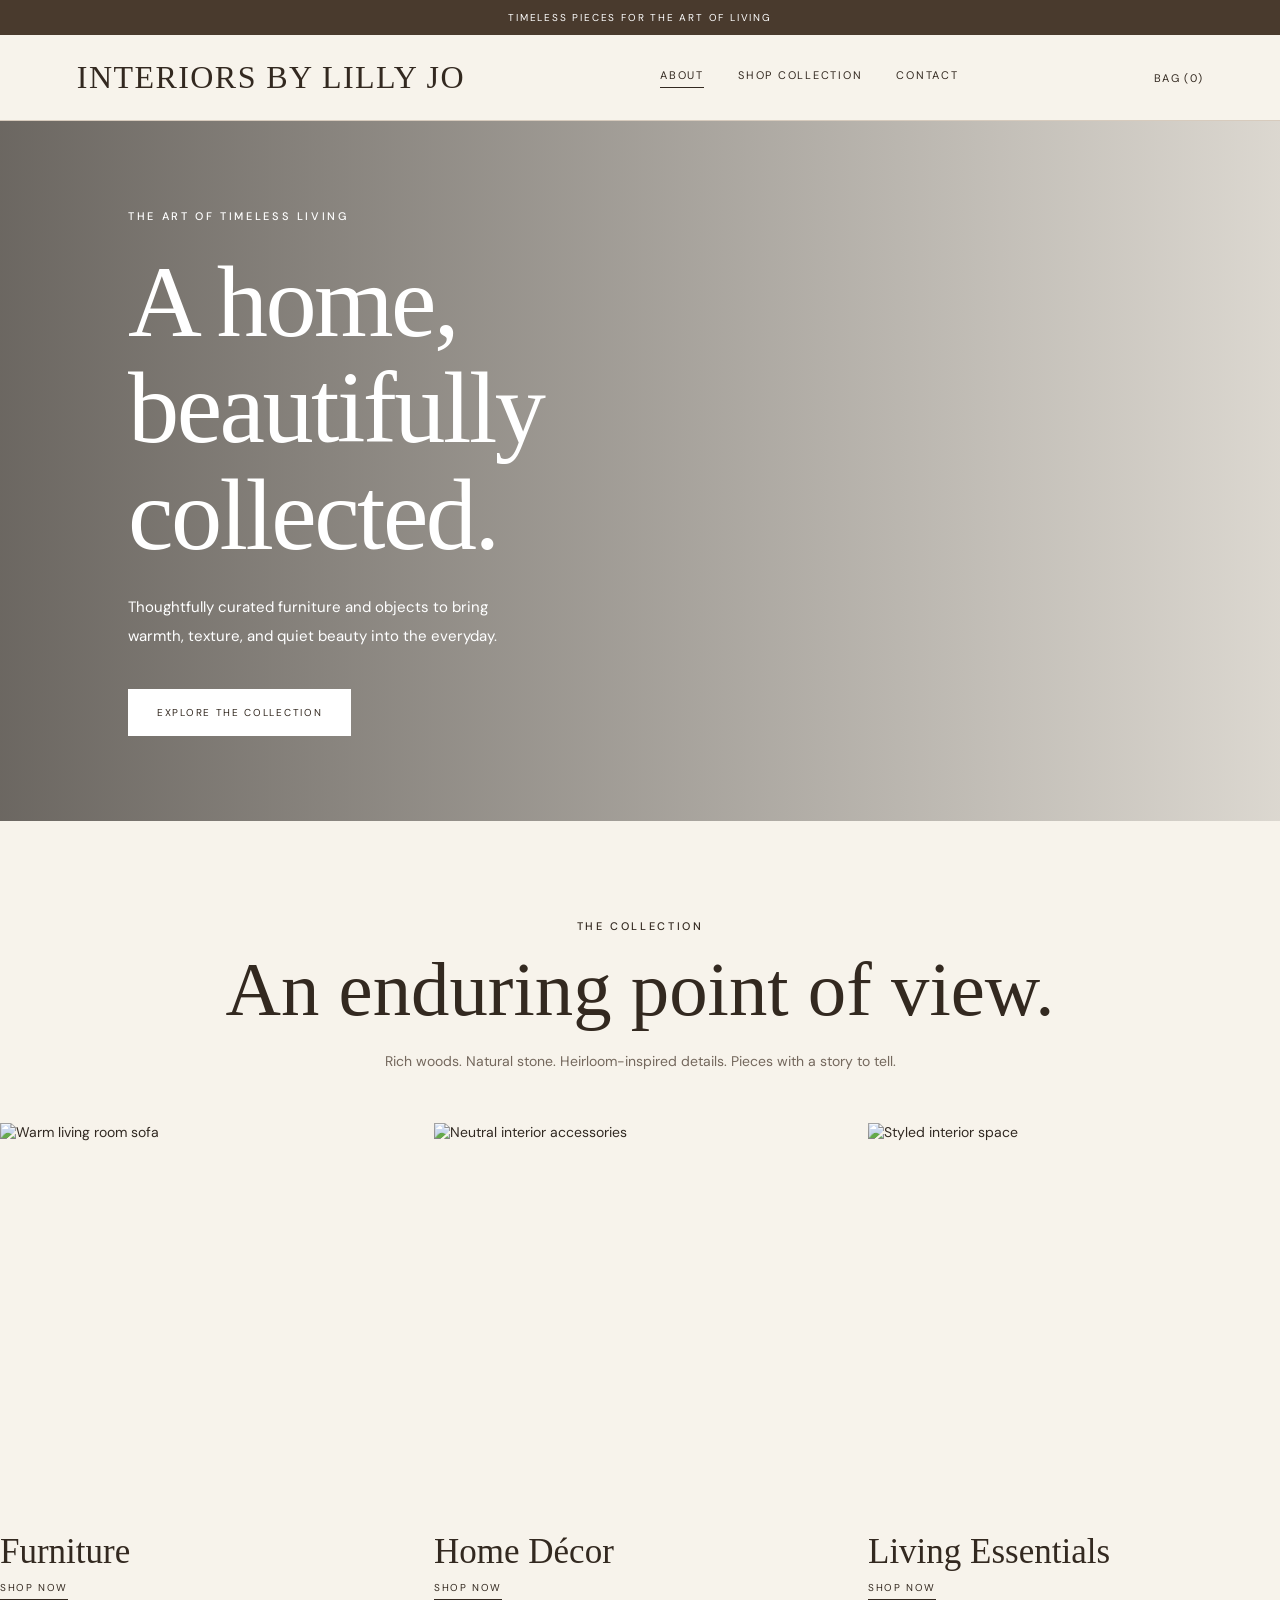
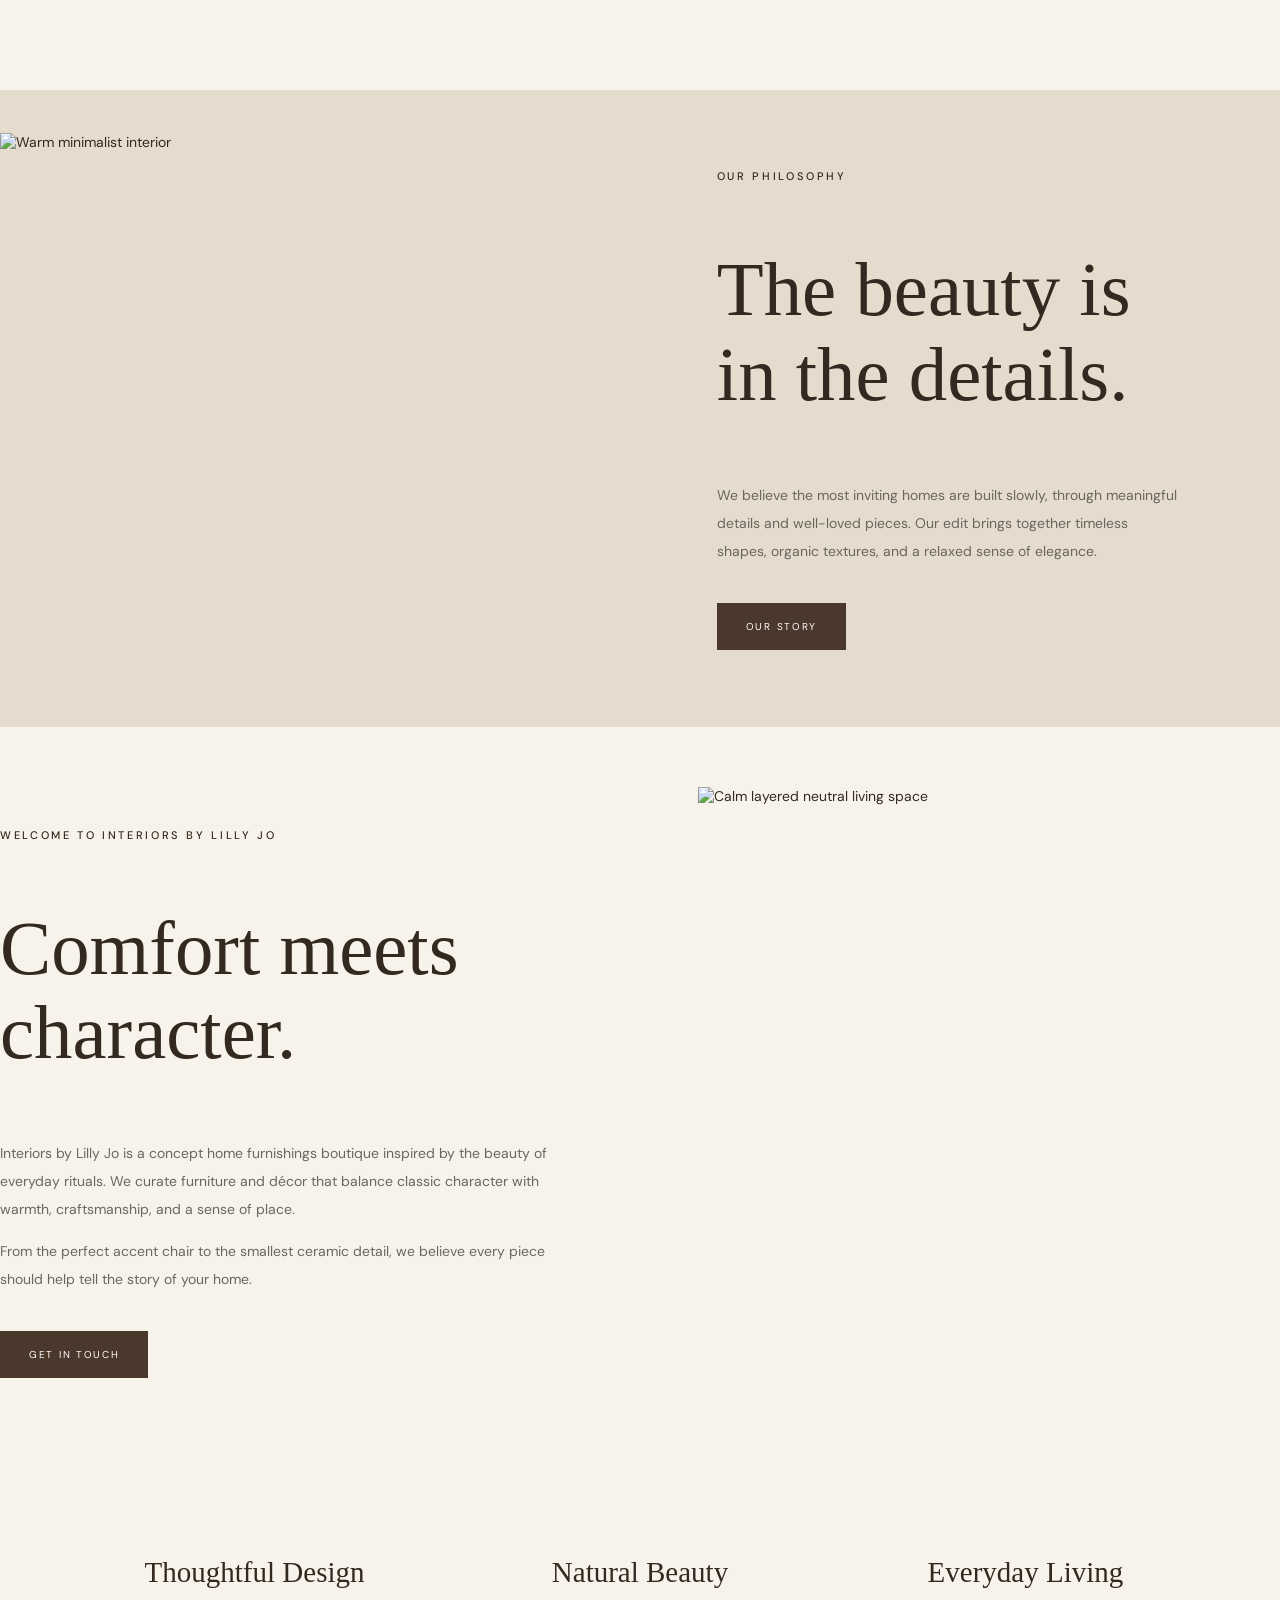
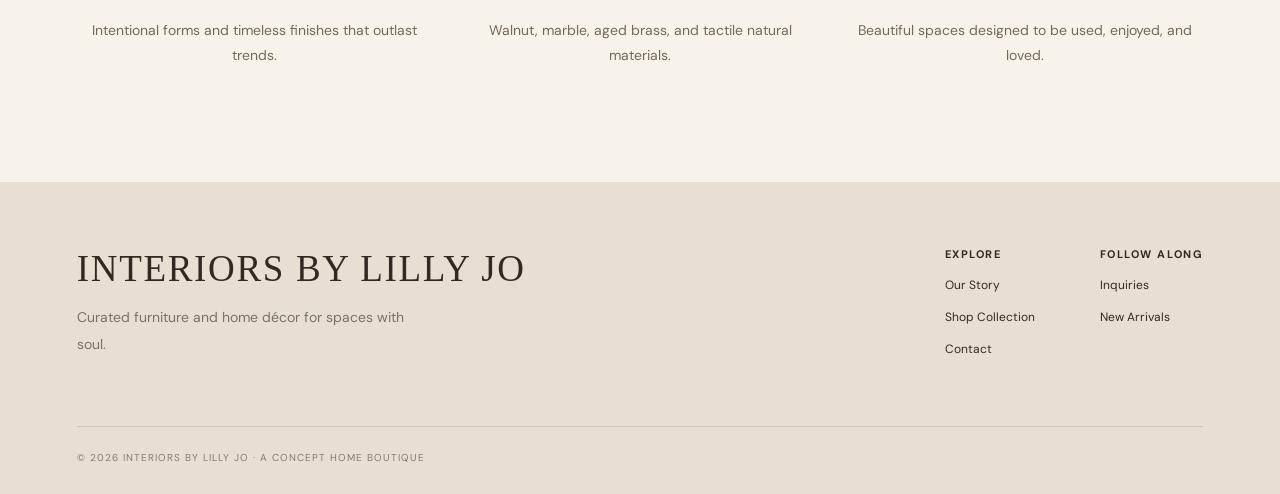
==== index.html @ c52823c1 "Add files via upload" ====
<!doctype html><html lang="en"><head><meta charset="utf-8"><meta name="viewport" content="width=device-width,initial-scale=1"><title>Interiors by Lilly Jo | About</title><link rel="stylesheet" href="styles.css"></head><body><div class="announcement">TIMELESS PIECES FOR THE ART OF LIVING</div><header class="header"><a class="brand" href="index.html">INTERIORS BY LILLY JO</a><nav class="nav"><a class="active" href="index.html">About</a><a href="products.html">Shop Collection</a><a href="contact.html">Contact</a></nav><span class="cart">BAG (<span id="cart-count">0</span>)</span></header><section class="hero"><div class="hero-content"><span class="eyebrow">The art of timeless living</span><h1>A home, beautifully<br>collected.</h1><p>Thoughtfully curated furniture and objects to bring warmth, texture, and quiet beauty into the everyday.</p><a class="btn light" href="products.html">Explore the collection</a></div></section><main><section class="section wrap"><div class="section-head"><span class="eyebrow">The collection</span><h2 class="section-title">An enduring point of view.</h2><p class="sub">Rich woods. Natural stone. Heirloom-inspired details. Pieces with a story to tell.</p></div><div class="categories"><a class="category" href="products.html"><img src="images/inspiration-2.jpg" alt="Warm living room sofa"><h3>Furniture</h3><span>Shop now</span></a><a class="category" href="products.html"><img src="images/inspiration-4.jpg" alt="Neutral interior accessories"><h3>Home Décor</h3><span>Shop now</span></a><a class="category" href="products.html"><img src="images/inspiration-5.jpg" alt="Styled interior space"><h3>Living Essentials</h3><span>Shop now</span></a></div></section><section class="editorial"><img src="images/inspiration-3.jpg" alt="Warm minimalist interior"><div class="copy"><span class="eyebrow">Our philosophy</span><h2>The beauty is<br>in the details.</h2><p>We believe the most inviting homes are built slowly, through meaningful details and well-loved pieces. Our edit brings together timeless shapes, organic textures, and a relaxed sense of elegance.</p><a class="btn" href="#our-story">Our story</a></div></section><section class="wrap story" id="our-story"><div><span class="eyebrow">Welcome to Interiors by Lilly Jo</span><h2>Comfort meets character.</h2><p>Interiors by Lilly Jo is a concept home furnishings boutique inspired by the beauty of everyday rituals. We curate furniture and décor that balance classic character with warmth, craftsmanship, and a sense of place.</p><p>From the perfect accent chair to the smallest ceramic detail, we believe every piece should help tell the story of your home.</p><a class="btn" href="contact.html">Get in touch</a></div><img src="images/inspiration-2.jpg" alt="Calm layered neutral living space"></section><div class="wrap values"><div><h3>Thoughtful Design</h3><p>Intentional forms and timeless finishes that outlast trends.</p></div><div><h3>Natural Beauty</h3><p>Walnut, marble, aged brass, and tactile natural materials.</p></div><div><h3>Everyday Living</h3><p>Beautiful spaces designed to be used, enjoyed, and loved.</p></div></div></main><footer class="footer"><div class="footer-top"><div><a class="brand" href="index.html">INTERIORS BY LILLY JO</a><p>Curated furniture and home décor for spaces with soul.</p></div><div class="footer-links"><div><strong>Explore</strong><a href="index.html">Our Story</a><a href="products.html">Shop Collection</a><a href="contact.html">Contact</a></div><div><strong>Follow Along</strong><a href="contact.html">Inquiries</a><a href="products.html">New Arrivals</a></div></div></div><div class="footer-bottom">© 2026 INTERIORS BY LILLY JO · A CONCEPT HOME BOUTIQUE</div></footer><script src="script.js"></script></body></html>
---- styles.css ----
@import url('https://fonts.googleapis.com/css2?family=DM+Sans:wght@300;400;500;600&family=Italiana&display=swap');
:root{--ink:#332920;--muted:#74685d;--cream:#f7f3eb;--sand:#e8dfd2;--line:#d7cbbd;--accent:#74583f}*{box-sizing:border-box}body{margin:0;background:var(--cream);color:var(--ink);font-family:'DM Sans',Arial,sans-serif;font-size:14px}a{color:inherit;text-decoration:none}button,input,textarea,select{font:inherit}button{cursor:pointer}.announcement{background:#493a2d;color:#fff;text-align:center;font-size:10px;letter-spacing:.18em;padding:11px}.header{display:flex;align-items:center;justify-content:space-between;padding:24px 6%;border-bottom:1px solid var(--line);background:var(--cream);gap:25px}.brand{font-family:Italiana,Georgia,serif;font-size:34px;letter-spacing:.08em;white-space:nowrap}.nav{display:flex;gap:34px}.nav a{font-size:11px;text-transform:uppercase;letter-spacing:.16em;padding-bottom:5px}.nav a.active,.nav a:hover{border-bottom:1px solid}.cart{font-size:11px;letter-spacing:.12em;white-space:nowrap}.hero{height:620px;position:relative;display:flex;align-items:center;background:linear-gradient(90deg,rgba(22,20,17,.46),rgba(22,20,17,.05)),url('https://images.unsplash.com/photo-1600210492486-724fe5c67fb0?w=1800&q=85') center/cover;color:#fff}.hero-content{max-width:600px;margin-left:10%}.eyebrow{text-transform:uppercase;letter-spacing:.27em;font-size:11px;font-weight:500}.hero h1,.page-intro h1,.story h2,.section-title,.contact-copy h2{font-family:Italiana,Georgia,serif;font-weight:400}.hero h1{font-size:clamp(55px,7vw,100px);line-height:1.04;margin:25px 0}.hero p{line-height:1.9;max-width:390px}.btn{display:inline-block;background:var(--ink);color:white;padding:16px 28px;border:1px solid var(--ink);font-size:10px;letter-spacing:.17em;text-transform:uppercase;margin-top:24px}.btn.light{background:#fff;color:var(--ink);border-color:#fff}.btn:hover{background:var(--accent);color:#fff;border-color:var(--accent)}.wrap{max-width:1320px;margin:auto;padding:0 6%}.section{padding:95px 0}.section-head{text-align:center;margin-bottom:48px}.section-title{font-size:clamp(40px,5vw,64px);margin:12px 0}.sub{color:var(--muted);line-height:1.9}.categories{display:grid;grid-template-columns:repeat(3,1fr);gap:22px}.category img{width:100%;height:390px;object-fit:cover;display:block}.category h3{font-family:Italiana,Georgia,serif;font-size:28px;font-weight:400;margin:19px 0 5px}.category span{font-size:10px;letter-spacing:.16em;text-transform:uppercase;border-bottom:1px solid;padding-bottom:5px}.editorial{display:grid;grid-template-columns:1fr 1fr;align-items:center;background:#e6dccd}.editorial img{width:100%;height:550px;object-fit:cover}.editorial .copy{padding:12%}.editorial h2{font-family:Italiana,Georgia,serif;font-size:clamp(42px,5vw,70px);font-weight:400;line-height:1.1}.editorial p{line-height:2;color:#69665f;max-width:460px}.page-intro{text-align:center;padding:80px 20px 50px}.page-intro h1{font-size:clamp(52px,7vw,85px);margin:14px}.page-intro p{max-width:560px;margin:0 auto;line-height:1.9;color:var(--muted)}.toolbar{display:flex;justify-content:space-between;align-items:center;gap:20px;border-top:1px solid var(--line);border-bottom:1px solid var(--line);padding:22px 0;margin-bottom:35px}.filters{display:flex;flex-wrap:wrap;gap:20px}.filter{background:none;border:0;color:#78736b;font-size:11px;letter-spacing:.13em;text-transform:uppercase;padding:5px 0}.filter.selected{color:var(--ink);border-bottom:1px solid}.sort{border:0;background:transparent;color:var(--ink);font-size:12px}.products{display:grid;grid-template-columns:repeat(3,1fr);gap:42px 23px;padding-bottom:100px}.product-img{width:100%;aspect-ratio:4/5;object-fit:cover;background:var(--sand)}.product-info{display:flex;justify-content:space-between;gap:12px;margin-top:15px}.product-info h3{font-size:13px;font-weight:500;margin:0 0 7px}.product-info p{color:var(--muted);margin:0;font-size:11px}.price{font-size:13px;white-space:nowrap}.add{margin-top:14px;border:1px solid var(--line);background:transparent;padding:11px 16px;font-size:10px;letter-spacing:.12em;text-transform:uppercase;width:100%}.add:hover{background:var(--ink);color:#fff}.story{display:grid;grid-template-columns:1fr 1fr;align-items:center;gap:9%;padding:60px 0 110px}.story img{width:100%;height:630px;object-fit:cover}.story h2{font-size:clamp(40px,5vw,68px);line-height:1.1}.story p{line-height:2;color:#6b675f}.values{display:grid;grid-template-columns:repeat(3,1fr);gap:30px;text-align:center;padding-bottom:100px}.values h3{font-family:Italiana,Georgia,serif;font-size:29px;font-weight:400}.values p{color:var(--muted);line-height:1.8}.contact-layout{display:grid;grid-template-columns:1fr 1fr;gap:10%;padding:40px 0 120px}.contact-copy h2{font-size:54px;margin:0 0 24px}.contact-copy p{color:var(--muted);line-height:2}.contact-copy .detail{margin-top:35px}.field{display:flex;flex-direction:column;gap:9px;margin-bottom:22px}.field label{font-size:10px;letter-spacing:.17em;text-transform:uppercase}.field input,.field textarea,.field select{border:1px solid #d7d1c8;background:transparent;padding:16px;color:var(--ink);width:100%;outline-color:var(--accent)}.field textarea{min-height:150px;resize:vertical}.footer{background:#e8dfd2;padding:65px 6% 30px}.footer-top{display:flex;justify-content:space-between;gap:35px}.footer .brand{font-size:37px}.footer p{line-height:1.9;color:#777269;max-width:330px}.footer-links{display:flex;gap:65px}.footer-links div{display:flex;flex-direction:column;gap:16px}.footer-links strong{font-size:11px;letter-spacing:.14em;text-transform:uppercase}.footer-links a{font-size:12px}.footer-bottom{border-top:1px solid #cbc5bb;margin-top:55px;padding-top:24px;font-size:10px;letter-spacing:.1em;color:#817b71}.notice{position:fixed;bottom:22px;right:22px;background:#33372f;color:white;padding:16px 22px;z-index:20;box-shadow:0 5px 25px #0002;display:none}.notice.show{display:block}@media(max-width:800px){.header{padding:18px 5%;flex-wrap:wrap}.brand{font-size:28px}.nav{order:3;width:100%;justify-content:center;gap:24px}.hero{height:520px}.hero-content{margin:0 8%}.categories,.products{grid-template-columns:repeat(2,1fr)}.category img{height:310px}.editorial,.story,.contact-layout{grid-template-columns:1fr}.editorial img{height:370px}.story img{height:430px}.story{gap:35px}.footer-top{flex-direction:column}}@media(max-width:500px){.categories,.products,.values{grid-template-columns:1fr}.hero h1{font-size:58px}.toolbar{align-items:flex-start;flex-direction:column}.footer-links{gap:45px}.section{padding:65px 0}}

/* Interiors by Lilly Jo — warm heritage editorial redesign */
@import url('https://fonts.googleapis.com/css2?family=Cormorant+Garamond:wght@400;500;600&display=swap');
.brand,.hero h1,.page-intro h1,.story h2,.section-title,.contact-copy h2,.editorial h2,.category h3,.values h3{font-family:'Cormorant Garamond',Georgia,serif}
.brand{font-size:32px;letter-spacing:.045em}.hero{background:linear-gradient(90deg,rgba(22,17,13,.62),rgba(22,17,13,.12)),url('images/inspiration-1.jpg') center 46%/cover;height:700px}.hero h1{font-size:clamp(65px,8vw,118px);letter-spacing:-.025em}.hero-content{max-width:720px}.hero p{font-size:15px}.eyebrow{letter-spacing:.24em}.category img{filter:saturate(.8)}.editorial img,.story img{filter:saturate(.85)}.section-title{font-size:clamp(52px,6vw,83px)}.category h3{font-size:35px}.editorial h2,.story h2{font-size:clamp(55px,6vw,84px)}.product-img{filter:saturate(.78)}.footer .brand{font-size:37px}.header{background:#f7f3eb}.btn{background:#49382b;border-color:#49382b}.btn:hover{background:#7d6049;border-color:#7d6049}.product[hidden]{display:none!important}@media(max-width:700px){.hero{height:590px}.hero h1{font-size:64px}}
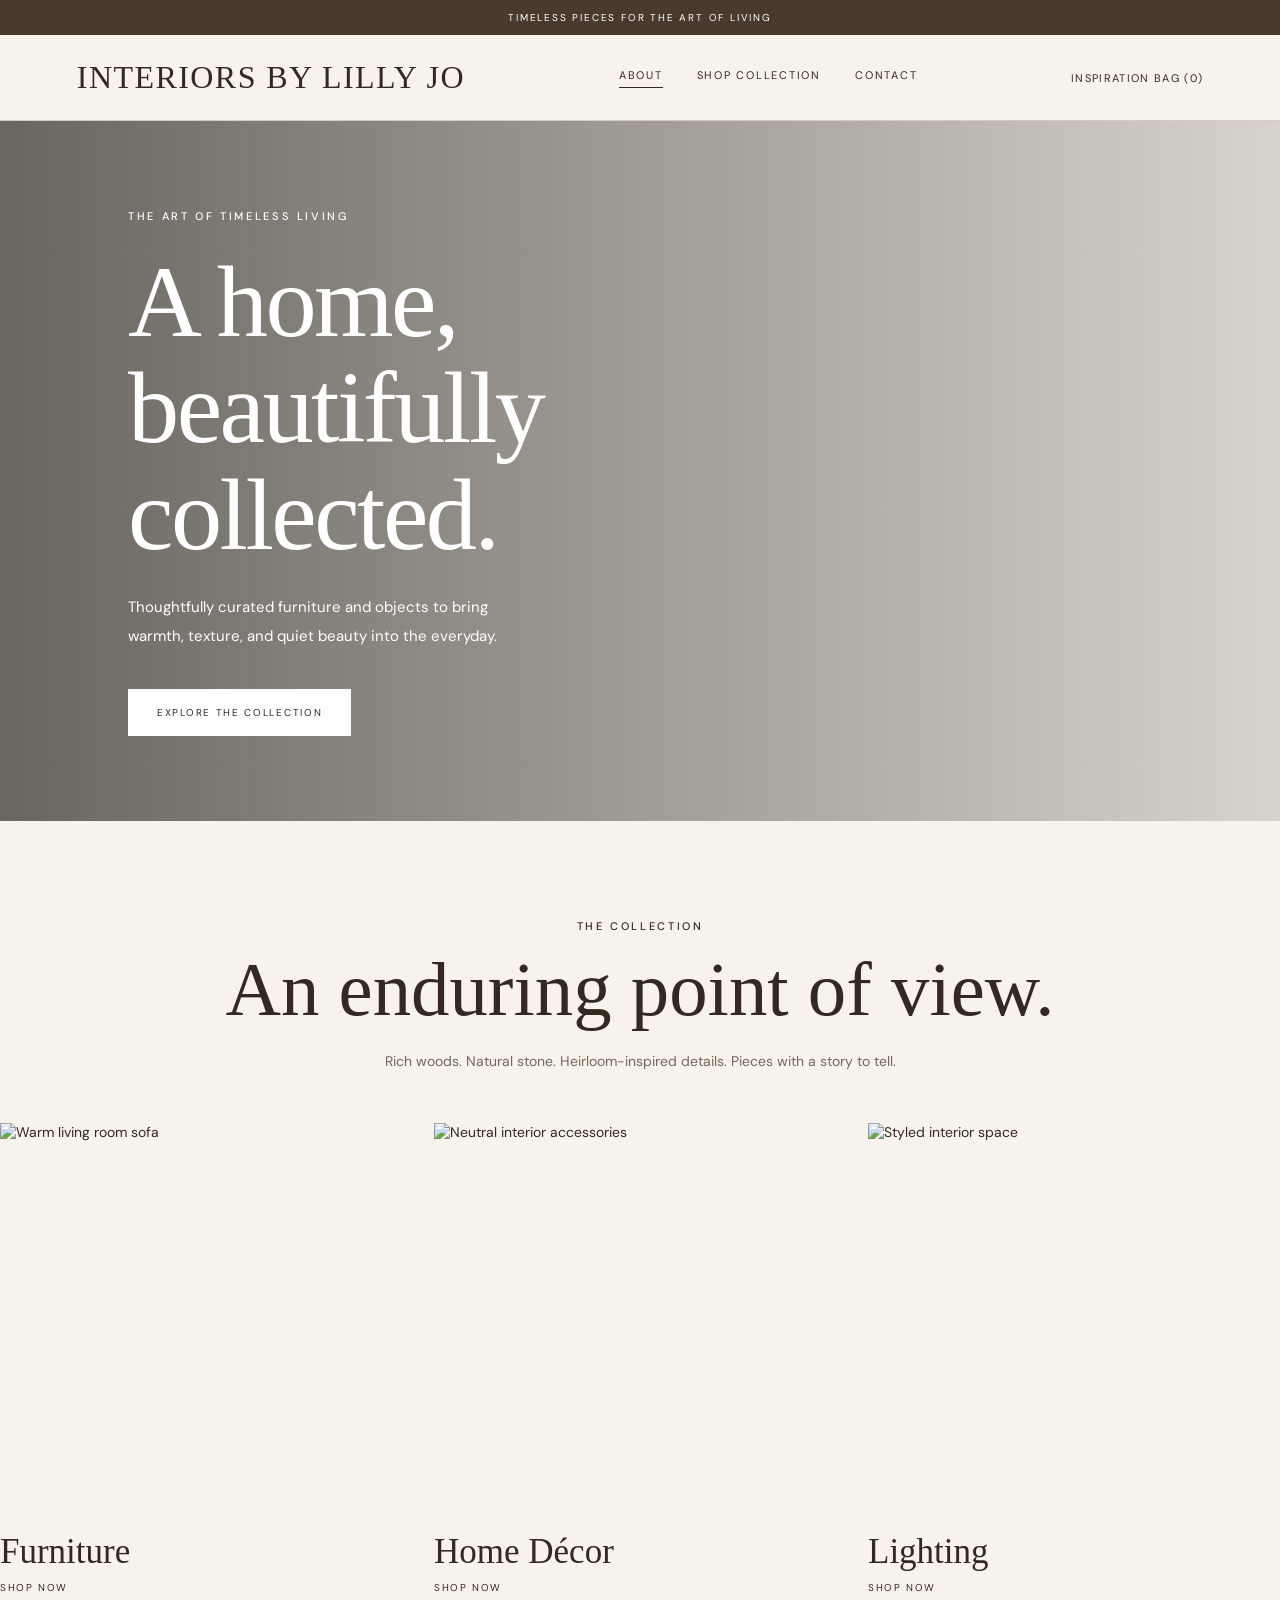
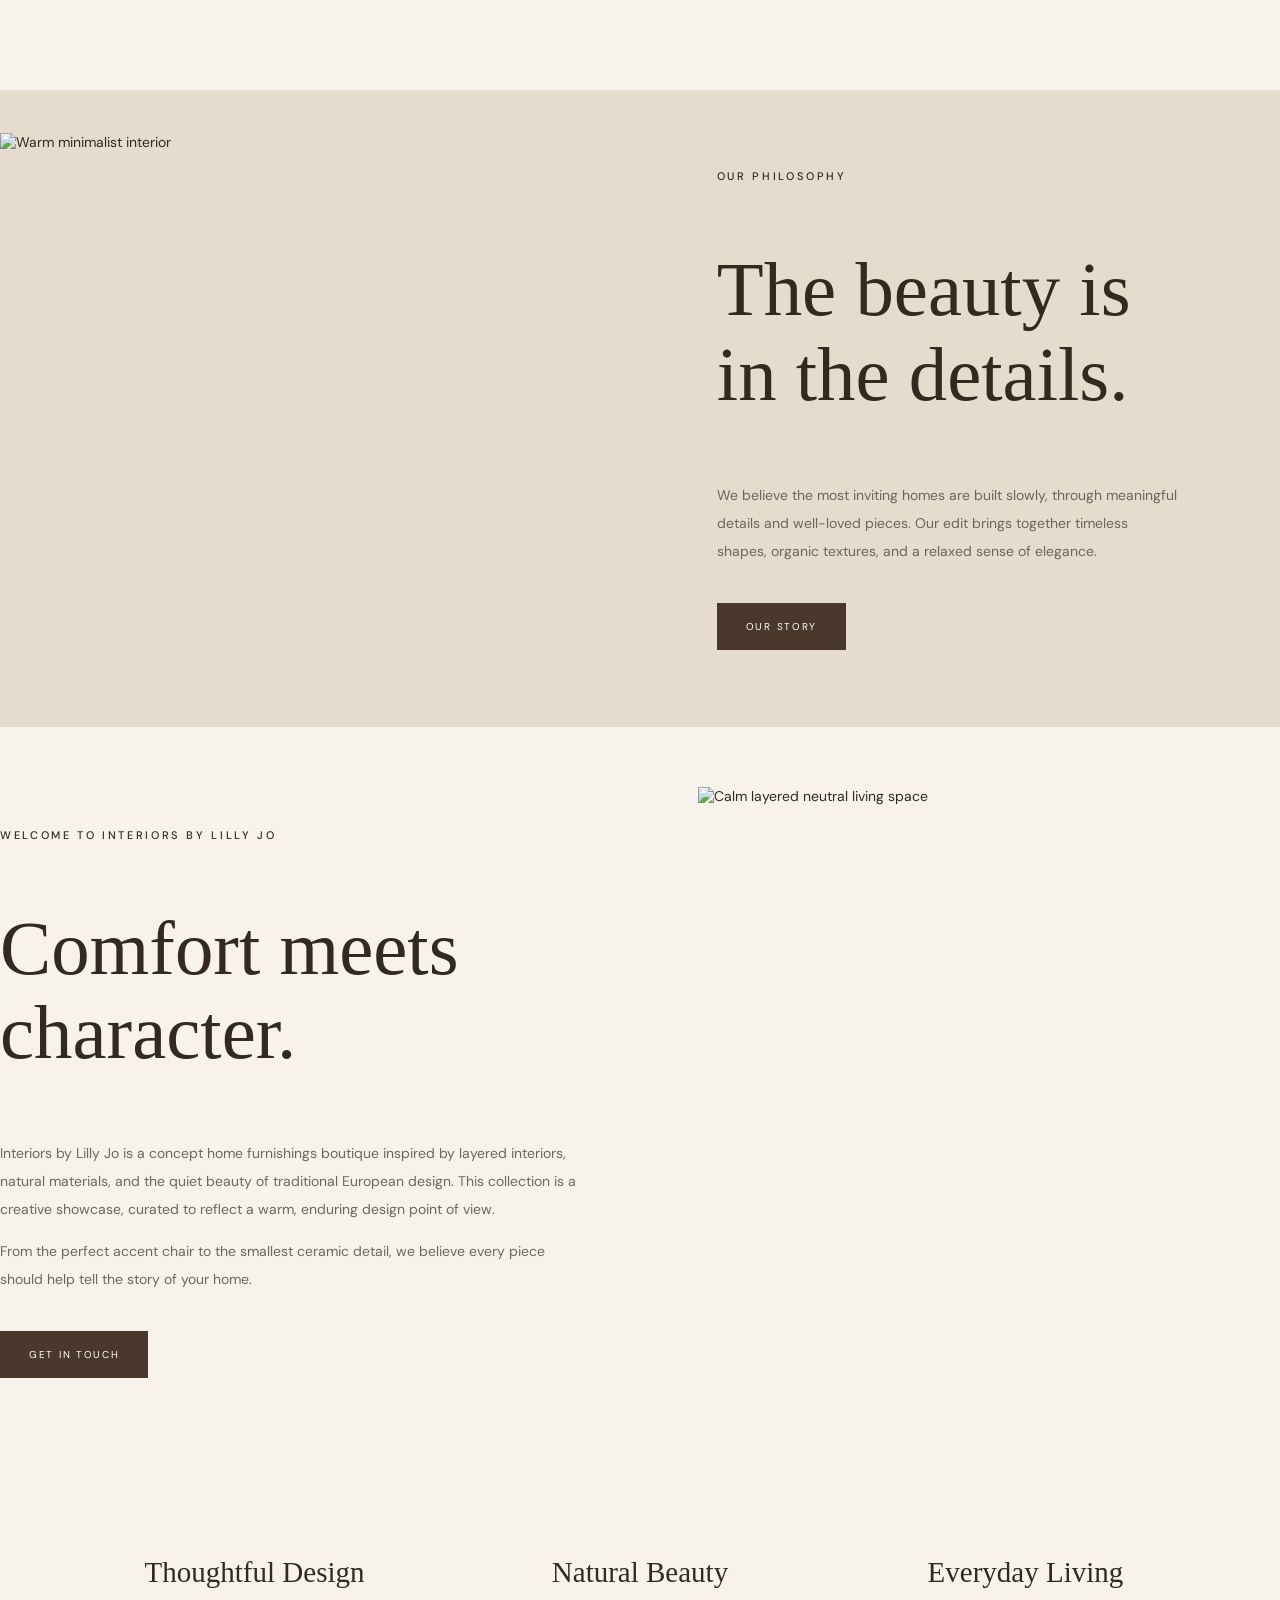
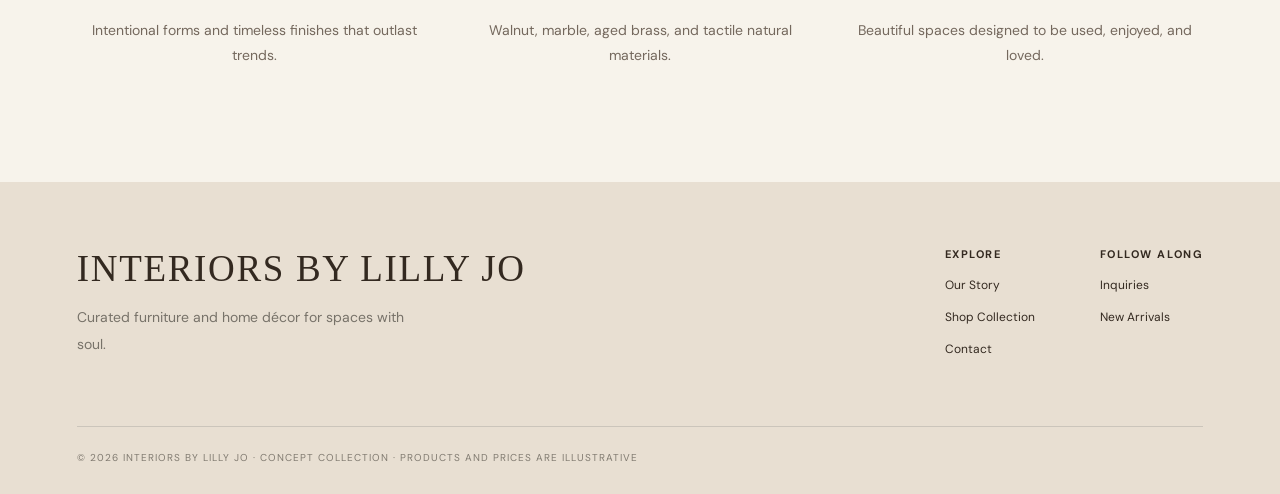
==== commit b35f604e: "Add files via upload" ====
--- a/index.html
+++ b/index.html
@@ -1 +1,2 @@
-<!doctype html><html lang="en"><head><meta charset="utf-8"><meta name="viewport" content="width=device-width,initial-scale=1"><title>Interiors by Lilly Jo | About</title><link rel="stylesheet" href="styles.css"></head><body><div class="announcement">TIMELESS PIECES FOR THE ART OF LIVING</div><header class="header"><a class="brand" href="index.html">INTERIORS BY LILLY JO</a><nav class="nav"><a class="active" href="index.html">About</a><a href="products.html">Shop Collection</a><a href="contact.html">Contact</a></nav><span class="cart">BAG (<span id="cart-count">0</span>)</span></header><section class="hero"><div class="hero-content"><span class="eyebrow">The art of timeless living</span><h1>A home, beautifully<br>collected.</h1><p>Thoughtfully curated furniture and objects to bring warmth, texture, and quiet beauty into the everyday.</p><a class="btn light" href="products.html">Explore the collection</a></div></section><main><section class="section wrap"><div class="section-head"><span class="eyebrow">The collection</span><h2 class="section-title">An enduring point of view.</h2><p class="sub">Rich woods. Natural stone. Heirloom-inspired details. Pieces with a story to tell.</p></div><div class="categories"><a class="category" href="products.html"><img src="images/inspiration-2.jpg" alt="Warm living room sofa"><h3>Furniture</h3><span>Shop now</span></a><a class="category" href="products.html"><img src="images/inspiration-4.jpg" alt="Neutral interior accessories"><h3>Home Décor</h3><span>Shop now</span></a><a class="category" href="products.html"><img src="images/inspiration-5.jpg" alt="Styled interior space"><h3>Living Essentials</h3><span>Shop now</span></a></div></section><section class="editorial"><img src="images/inspiration-3.jpg" alt="Warm minimalist interior"><div class="copy"><span class="eyebrow">Our philosophy</span><h2>The beauty is<br>in the details.</h2><p>We believe the most inviting homes are built slowly, through meaningful details and well-loved pieces. Our edit brings together timeless shapes, organic textures, and a relaxed sense of elegance.</p><a class="btn" href="#our-story">Our story</a></div></section><section class="wrap story" id="our-story"><div><span class="eyebrow">Welcome to Interiors by Lilly Jo</span><h2>Comfort meets character.</h2><p>Interiors by Lilly Jo is a concept home furnishings boutique inspired by the beauty of everyday rituals. We curate furniture and décor that balance classic character with warmth, craftsmanship, and a sense of place.</p><p>From the perfect accent chair to the smallest ceramic detail, we believe every piece should help tell the story of your home.</p><a class="btn" href="contact.html">Get in touch</a></div><img src="images/inspiration-2.jpg" alt="Calm layered neutral living space"></section><div class="wrap values"><div><h3>Thoughtful Design</h3><p>Intentional forms and timeless finishes that outlast trends.</p></div><div><h3>Natural Beauty</h3><p>Walnut, marble, aged brass, and tactile natural materials.</p></div><div><h3>Everyday Living</h3><p>Beautiful spaces designed to be used, enjoyed, and loved.</p></div></div></main><footer class="footer"><div class="footer-top"><div><a class="brand" href="index.html">INTERIORS BY LILLY JO</a><p>Curated furniture and home décor for spaces with soul.</p></div><div class="footer-links"><div><strong>Explore</strong><a href="index.html">Our Story</a><a href="products.html">Shop Collection</a><a href="contact.html">Contact</a></div><div><strong>Follow Along</strong><a href="contact.html">Inquiries</a><a href="products.html">New Arrivals</a></div></div></div><div class="footer-bottom">© 2026 INTERIORS BY LILLY JO · A CONCEPT HOME BOUTIQUE</div></footer><script src="script.js"></script></body></html>
+<!DOCTYPE html>
+<html lang="en"><head><meta charset="utf-8"/><meta content="width=device-width,initial-scale=1" name="viewport"/><title>Interiors by Lilly Jo | About</title><link href="styles.css" rel="stylesheet"/><meta content="Interiors by Lilly Jo — a warm, timeless, European-inspired concept home furnishings collection." name="description"/></head><body><div class="announcement">TIMELESS PIECES FOR THE ART OF LIVING</div><header class="header"><a class="brand" href="index.html">INTERIORS BY LILLY JO</a><nav aria-label="Main navigation" class="nav"><a aria-current="page" class="active" href="index.html">About</a><a href="products.html">Shop Collection</a><a href="contact.html">Contact</a></nav><span class="cart">INSPIRATION BAG (<span id="cart-count">0</span>)</span></header><section class="hero"><div class="hero-content"><span class="eyebrow">The art of timeless living</span><h1>A home, beautifully<br/>collected.</h1><p>Thoughtfully curated furniture and objects to bring warmth, texture, and quiet beauty into the everyday.</p><a class="btn light" href="products.html">Explore the collection</a></div></section><main><section class="section wrap"><div class="section-head"><span class="eyebrow">The collection</span><h2 class="section-title">An enduring point of view.</h2><p class="sub">Rich woods. Natural stone. Heirloom-inspired details. Pieces with a story to tell.</p></div><div class="categories"><a class="category" href="products.html?category=furniture"><img alt="Warm living room sofa" src="images/inspiration-2.jpg"/><h3>Furniture</h3><span>Shop now</span></a><a class="category" href="products.html?category=decor"><img alt="Neutral interior accessories" src="images/inspiration-4.jpg"/><h3>Home Décor</h3><span>Shop now</span></a><a class="category" href="products.html?category=lighting"><img alt="Styled interior space" src="images/inspiration-5.jpg"/><h3>Lighting</h3><span>Shop now</span></a></div></section><section class="editorial"><img alt="Warm minimalist interior" src="images/inspiration-3.jpg"/><div class="copy"><span class="eyebrow">Our philosophy</span><h2>The beauty is<br/>in the details.</h2><p>We believe the most inviting homes are built slowly, through meaningful details and well-loved pieces. Our edit brings together timeless shapes, organic textures, and a relaxed sense of elegance.</p><a class="btn" href="#our-story">Our story</a></div></section><section class="wrap story" id="our-story"><div><span class="eyebrow">Welcome to Interiors by Lilly Jo</span><h2>Comfort meets character.</h2><p>Interiors by Lilly Jo is a concept home furnishings boutique inspired by layered interiors, natural materials, and the quiet beauty of traditional European design. This collection is a creative showcase, curated to reflect a warm, enduring design point of view.</p><p>From the perfect accent chair to the smallest ceramic detail, we believe every piece should help tell the story of your home.</p><a class="btn" href="contact.html">Get in touch</a></div><img alt="Calm layered neutral living space" src="images/inspiration-2.jpg"/></section><div class="wrap values"><div><h3>Thoughtful Design</h3><p>Intentional forms and timeless finishes that outlast trends.</p></div><div><h3>Natural Beauty</h3><p>Walnut, marble, aged brass, and tactile natural materials.</p></div><div><h3>Everyday Living</h3><p>Beautiful spaces designed to be used, enjoyed, and loved.</p></div></div></main><footer class="footer"><div class="footer-top"><div><a class="brand" href="index.html">INTERIORS BY LILLY JO</a><p>Curated furniture and home décor for spaces with soul.</p></div><div class="footer-links"><div><strong>Explore</strong><a href="index.html">Our Story</a><a href="products.html">Shop Collection</a><a href="contact.html">Contact</a></div><div><strong>Follow Along</strong><a href="contact.html">Inquiries</a><a href="products.html">New Arrivals</a></div></div></div><div class="footer-bottom">© 2026 INTERIORS BY LILLY JO · CONCEPT COLLECTION · PRODUCTS AND PRICES ARE ILLUSTRATIVE</div></footer><script src="script.js"></script></body></html>
--- a/styles.css
+++ b/styles.css
@@ -5,3 +5,6 @@
 @import url('https://fonts.googleapis.com/css2?family=Cormorant+Garamond:wght@400;500;600&display=swap');
 .brand,.hero h1,.page-intro h1,.story h2,.section-title,.contact-copy h2,.editorial h2,.category h3,.values h3{font-family:'Cormorant Garamond',Georgia,serif}
 .brand{font-size:32px;letter-spacing:.045em}.hero{background:linear-gradient(90deg,rgba(22,17,13,.62),rgba(22,17,13,.12)),url('images/inspiration-1.jpg') center 46%/cover;height:700px}.hero h1{font-size:clamp(65px,8vw,118px);letter-spacing:-.025em}.hero-content{max-width:720px}.hero p{font-size:15px}.eyebrow{letter-spacing:.24em}.category img{filter:saturate(.8)}.editorial img,.story img{filter:saturate(.85)}.section-title{font-size:clamp(52px,6vw,83px)}.category h3{font-size:35px}.editorial h2,.story h2{font-size:clamp(55px,6vw,84px)}.product-img{filter:saturate(.78)}.footer .brand{font-size:37px}.header{background:#f7f3eb}.btn{background:#49382b;border-color:#49382b}.btn:hover{background:#7d6049;border-color:#7d6049}.product[hidden]{display:none!important}@media(max-width:700px){.hero{height:590px}.hero h1{font-size:64px}}
+
+/* November 2026 refinements */
+html{scroll-behavior:smooth}a:focus-visible,button:focus-visible,input:focus-visible,select:focus-visible,textarea:focus-visible{outline:2px solid #74583f;outline-offset:4px}.nav a[aria-current="page"]{border-bottom:1px solid currentColor}.hero{background-image:linear-gradient(90deg,rgba(22,17,13,.63),rgba(22,17,13,.14)),url('images/inspiration-1.jpg')}.demo-note{font-size:12px!important;color:#765c48!important;line-height:1.65!important;margin-top:16px!important}.product[hidden]{display:none!important}.product-img{display:block}.category img,.product-img{transition:transform .25s ease}.category{overflow:hidden}.category:hover img{transform:scale(1.015)}.contact-copy h2{line-height:1.1}.field input:focus,.field select:focus,.field textarea:focus{border-color:#74583f}.add:focus-visible{outline-offset:2px}@media(max-width:900px){.header{flex-wrap:wrap}.cart{margin-left:auto}}@media(max-width:600px){.header{justify-content:center;gap:15px}.brand{font-size:clamp(20px,6vw,28px);white-space:normal;text-align:center}.nav{gap:16px;flex-wrap:wrap}.nav a{font-size:10px}.cart{margin:0}.hero h1{font-size:clamp(48px,12vw,64px)}.footer .brand{white-space:normal}}@media(prefers-reduced-motion:reduce){html{scroll-behavior:auto}.category img,.product-img{transition:none}}
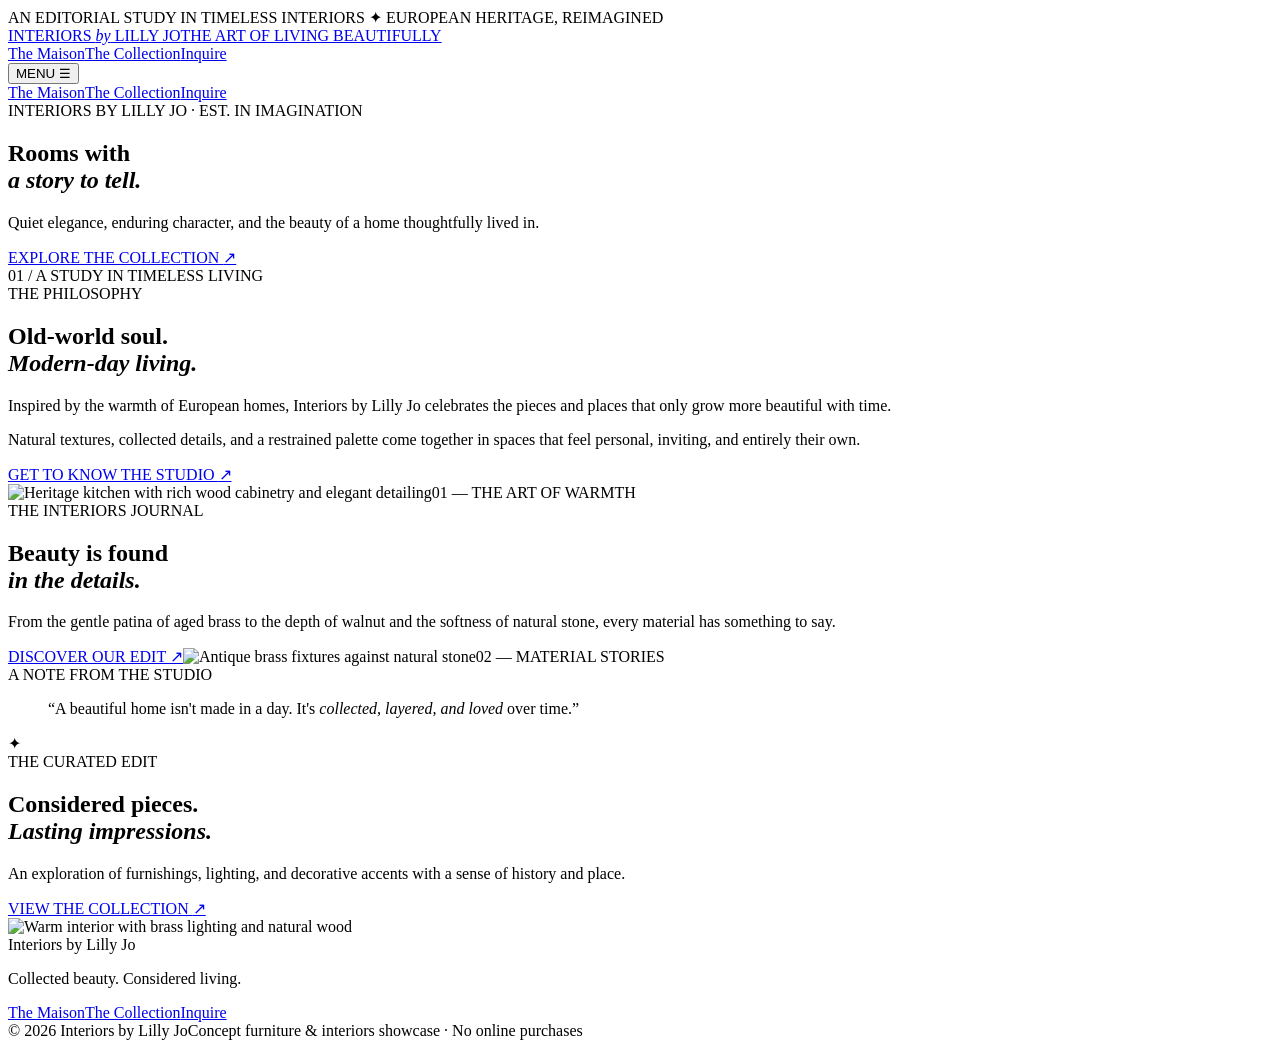
==== commit 74f702a7: "Add files via upload" ====
--- a/index.html
+++ b/index.html
@@ -1,2 +1,5 @@
-<!DOCTYPE html>
-<html lang="en"><head><meta charset="utf-8"/><meta content="width=device-width,initial-scale=1" name="viewport"/><title>Interiors by Lilly Jo | About</title><link href="styles.css" rel="stylesheet"/><meta content="Interiors by Lilly Jo — a warm, timeless, European-inspired concept home furnishings collection." name="description"/></head><body><div class="announcement">TIMELESS PIECES FOR THE ART OF LIVING</div><header class="header"><a class="brand" href="index.html">INTERIORS BY LILLY JO</a><nav aria-label="Main navigation" class="nav"><a aria-current="page" class="active" href="index.html">About</a><a href="products.html">Shop Collection</a><a href="contact.html">Contact</a></nav><span class="cart">INSPIRATION BAG (<span id="cart-count">0</span>)</span></header><section class="hero"><div class="hero-content"><span class="eyebrow">The art of timeless living</span><h1>A home, beautifully<br/>collected.</h1><p>Thoughtfully curated furniture and objects to bring warmth, texture, and quiet beauty into the everyday.</p><a class="btn light" href="products.html">Explore the collection</a></div></section><main><section class="section wrap"><div class="section-head"><span class="eyebrow">The collection</span><h2 class="section-title">An enduring point of view.</h2><p class="sub">Rich woods. Natural stone. Heirloom-inspired details. Pieces with a story to tell.</p></div><div class="categories"><a class="category" href="products.html?category=furniture"><img alt="Warm living room sofa" src="images/inspiration-2.jpg"/><h3>Furniture</h3><span>Shop now</span></a><a class="category" href="products.html?category=decor"><img alt="Neutral interior accessories" src="images/inspiration-4.jpg"/><h3>Home Décor</h3><span>Shop now</span></a><a class="category" href="products.html?category=lighting"><img alt="Styled interior space" src="images/inspiration-5.jpg"/><h3>Lighting</h3><span>Shop now</span></a></div></section><section class="editorial"><img alt="Warm minimalist interior" src="images/inspiration-3.jpg"/><div class="copy"><span class="eyebrow">Our philosophy</span><h2>The beauty is<br/>in the details.</h2><p>We believe the most inviting homes are built slowly, through meaningful details and well-loved pieces. Our edit brings together timeless shapes, organic textures, and a relaxed sense of elegance.</p><a class="btn" href="#our-story">Our story</a></div></section><section class="wrap story" id="our-story"><div><span class="eyebrow">Welcome to Interiors by Lilly Jo</span><h2>Comfort meets character.</h2><p>Interiors by Lilly Jo is a concept home furnishings boutique inspired by layered interiors, natural materials, and the quiet beauty of traditional European design. This collection is a creative showcase, curated to reflect a warm, enduring design point of view.</p><p>From the perfect accent chair to the smallest ceramic detail, we believe every piece should help tell the story of your home.</p><a class="btn" href="contact.html">Get in touch</a></div><img alt="Calm layered neutral living space" src="images/inspiration-2.jpg"/></section><div class="wrap values"><div><h3>Thoughtful Design</h3><p>Intentional forms and timeless finishes that outlast trends.</p></div><div><h3>Natural Beauty</h3><p>Walnut, marble, aged brass, and tactile natural materials.</p></div><div><h3>Everyday Living</h3><p>Beautiful spaces designed to be used, enjoyed, and loved.</p></div></div></main><footer class="footer"><div class="footer-top"><div><a class="brand" href="index.html">INTERIORS BY LILLY JO</a><p>Curated furniture and home décor for spaces with soul.</p></div><div class="footer-links"><div><strong>Explore</strong><a href="index.html">Our Story</a><a href="products.html">Shop Collection</a><a href="contact.html">Contact</a></div><div><strong>Follow Along</strong><a href="contact.html">Inquiries</a><a href="products.html">New Arrivals</a></div></div></div><div class="footer-bottom">© 2026 INTERIORS BY LILLY JO · CONCEPT COLLECTION · PRODUCTS AND PRICES ARE ILLUSTRATIVE</div></footer><script src="script.js"></script></body></html>
+<!doctype html><html lang="en"><head><meta charset="utf-8"><meta name="viewport" content="width=device-width,initial-scale=1"><meta name="description" content="Interiors by Lilly Jo — an editorial collection of timeless European-inspired interiors and considered home furnishings."><title>The Maison | Interiors by Lilly Jo</title><link rel="preconnect" href="https://fonts.googleapis.com"><link rel="preconnect" href="https://fonts.gstatic.com" crossorigin><link href="https://fonts.googleapis.com/css2?family=Cormorant+Garamond:ital,wght@0,400;0,500;0,600;1,400;1,500&family=DM+Sans:wght@300;400;500;600&display=swap" rel="stylesheet"><link rel="stylesheet" href="styles.css"></head><body data-page="index"><div class="announcement">AN EDITORIAL STUDY IN TIMELESS INTERIORS <span>✦</span> EUROPEAN HERITAGE, REIMAGINED</div><header class="site-header"><a class="wordmark" href="index.html"><span class="wordmark-main">INTERIORS <em>by</em> LILLY JO</span><span class="wordmark-sub">THE ART OF LIVING BEAUTIFULLY</span></a><nav class="desktop-nav" aria-label="Main navigation"><a href="index.html" data-page="index">The Maison</a><a href="products.html" data-page="products">The Collection</a><a href="contact.html" data-page="contact">Inquire</a></nav><button class="menu-toggle" aria-label="Open navigation" aria-expanded="false">MENU <span>☰</span></button></header><nav class="mobile-nav" aria-label="Mobile navigation"><a href="index.html">The Maison</a><a href="products.html">The Collection</a><a href="contact.html">Inquire</a></nav><main><section class="hero"><div class="hero-photo" role="img" aria-label="Warm European-inspired kitchen with natural stone and wood details"></div><div class="hero-overlay"><span class="eyebrow light">INTERIORS BY LILLY JO · EST. IN IMAGINATION</span><h1>Rooms with<br><em>a story to tell.</em></h1><p>Quiet elegance, enduring character, and the beauty of a home thoughtfully lived in.</p><a class="btn btn-light" href="products.html">EXPLORE THE COLLECTION <span>↗</span></a></div><div class="hero-index">01 / A STUDY IN TIMELESS LIVING</div></section>
+<section class="intro section-wrap"><div class="intro-left"><span class="eyebrow">THE PHILOSOPHY</span><h2>Old-world soul.<br><em>Modern-day living.</em></h2></div><div class="intro-right"><p>Inspired by the warmth of European homes, Interiors by Lilly Jo celebrates the pieces and places that only grow more beautiful with time.</p><p>Natural textures, collected details, and a restrained palette come together in spaces that feel personal, inviting, and entirely their own.</p><a class="text-link" href="contact.html">GET TO KNOW THE STUDIO <span>↗</span></a></div></section>
+<section class="editorial-grid section-wrap"><div class="editorial-image tall"><img src="images/inspiration-4.jpg" alt="Heritage kitchen with rich wood cabinetry and elegant detailing" loading="lazy"><span class="image-caption">01 — THE ART OF WARMTH</span></div><div class="editorial-copy"><span class="eyebrow">THE INTERIORS JOURNAL</span><h2>Beauty is found<br><em>in the details.</em></h2><p>From the gentle patina of aged brass to the depth of walnut and the softness of natural stone, every material has something to say.</p><a class="text-link" href="products.html">DISCOVER OUR EDIT <span>↗</span></a><img src="images/inspiration-3.jpg" alt="Antique brass fixtures against natural stone" loading="lazy"><span class="image-caption">02 — MATERIAL STORIES</span></div></section>
+<section class="quote-band"><span class="eyebrow">A NOTE FROM THE STUDIO</span><blockquote>“A beautiful home isn't made in a day. It's <em>collected, layered, and loved</em> over time.”</blockquote><span class="ornament">✦</span></section>
+<section class="feature-bottom section-wrap"><div><span class="eyebrow">THE CURATED EDIT</span><h2>Considered pieces.<br><em>Lasting impressions.</em></h2><p>An exploration of furnishings, lighting, and decorative accents with a sense of history and place.</p><a class="btn btn-dark" href="products.html">VIEW THE COLLECTION <span>↗</span></a></div><img src="images/inspiration-5.jpg" alt="Warm interior with brass lighting and natural wood" loading="lazy"></section></main><footer class="site-footer"><div><div class="footer-script">Interiors by Lilly Jo</div><p>Collected beauty. Considered living.</p></div><div class="footer-links"><a href="index.html">The Maison</a><a href="products.html">The Collection</a><a href="contact.html">Inquire</a></div><div class="footer-bottom"><span>© 2026 Interiors by Lilly Jo</span><span>Concept furniture & interiors showcase · No online purchases</span></div></footer><script src="script.js" defer></script></body></html>
